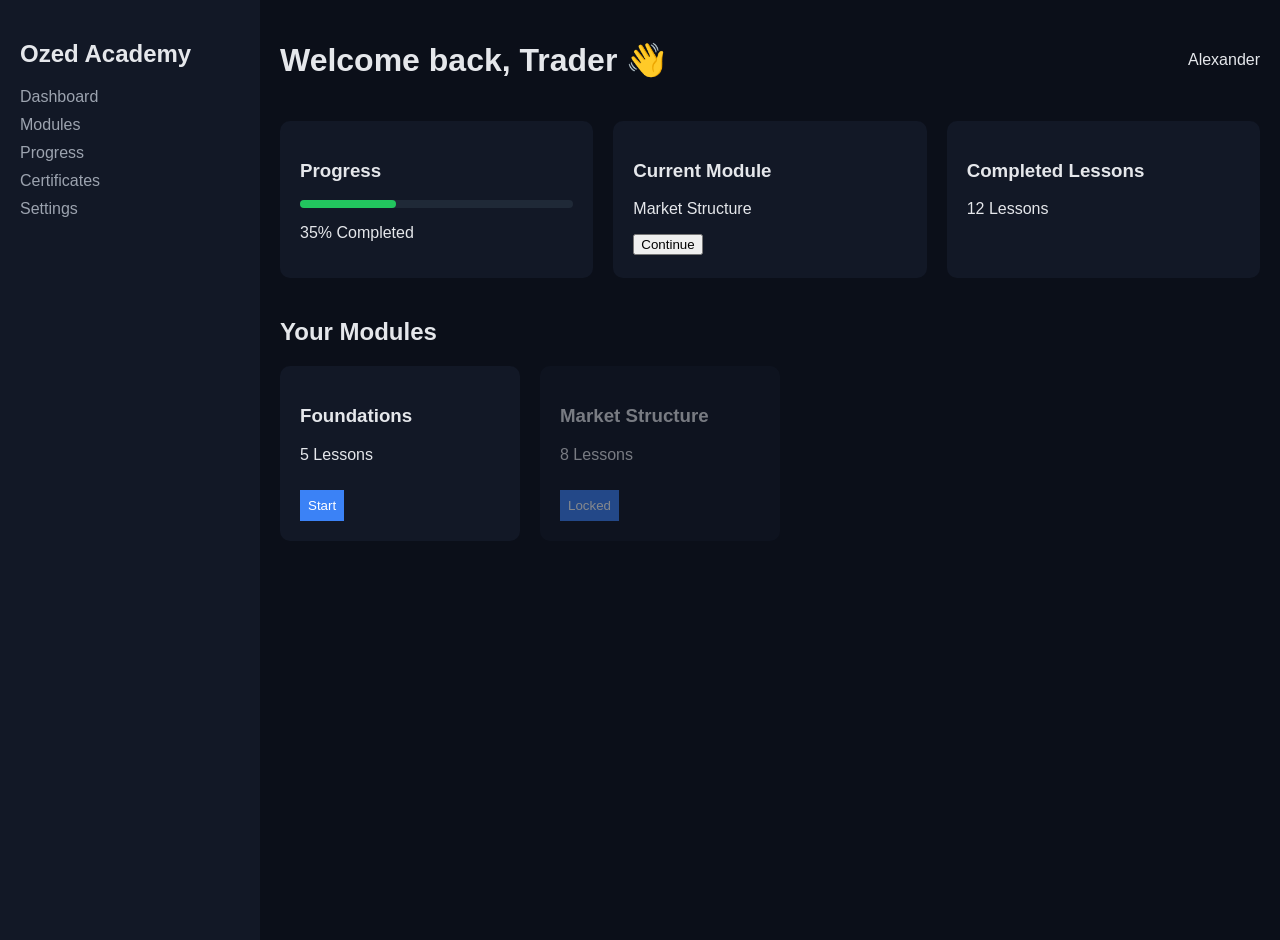
==== Academy/index.html @ 263adaff "Initial UI setup" ====
<!DOCTYPE html>
<html lang="en">
<head>
  <meta charset="UTF-8">
  <title>Ozed Trading Academy</title>
  <link rel="stylesheet" href="css/styles.css">
</head>

<body>

<div class="layout">

  <!-- Sidebar -->
  <aside class="sidebar">
    <h2>Ozed Academy</h2>
    <nav>
      <a href="#">Dashboard</a>
      <a href="#">Modules</a>
      <a href="#">Progress</a>
      <a href="#">Certificates</a>
      <a href="#">Settings</a>
    </nav>
  </aside>

  <!-- Main Content -->
  <main class="main">

    <!-- Top Bar -->
    <header class="topbar">
      <h1>Welcome back, Trader 👋</h1>
      <div class="user">Alexander</div>
    </header>

    <!-- Cards -->
    <section class="cards">

      <div class="card">
        <h3>Progress</h3>
        <div class="progress-bar">
          <div class="progress-fill" style="width: 35%;"></div>
        </div>
        <p>35% Completed</p>
      </div>

      <div class="card">
        <h3>Current Module</h3>
        <p>Market Structure</p>
        <button>Continue</button>
      </div>

      <div class="card">
        <h3>Completed Lessons</h3>
        <p>12 Lessons</p>
      </div>

    </section>

    <!-- Modules -->
    <section class="modules">
      <h2>Your Modules</h2>

      <div class="module-grid">

        <div class="module-card">
          <h3>Foundations</h3>
          <p>5 Lessons</p>
          <button>Start</button>
        </div>

        <div class="module-card locked">
          <h3>Market Structure</h3>
          <p>8 Lessons</p>
          <button disabled>Locked</button>
        </div>

      </div>

    </section>

  </main>

</div>

</body>
</html>
---- Academy/css/styles.css ----
body {
  margin: 0;
  font-family: 'Inter', sans-serif;
  background: #0B0F19;
  color: #E5E7EB;
}

.layout {
  display: flex;
}

.sidebar {
  width: 220px;
  background: #121826;
  padding: 20px;
  height: 100vh;
}

.sidebar h2 {
  margin-bottom: 20px;
}

.sidebar a {
  display: block;
  color: #9CA3AF;
  margin: 10px 0;
  text-decoration: none;
}

.sidebar a:hover {
  color: #fff;
}

.main {
  flex: 1;
  padding: 20px;
}

.topbar {
  display: flex;
  justify-content: space-between;
  align-items: center;
}

.cards {
  display: flex;
  gap: 20px;
  margin-top: 20px;
}

.card {
  background: #121826;
  padding: 20px;
  border-radius: 10px;
  flex: 1;
}

.progress-bar {
  height: 8px;
  background: #1F2937;
  border-radius: 5px;
}

.progress-fill {
  height: 8px;
  background: #22C55E;
  border-radius: 5px;
}

.modules {
  margin-top: 40px;
}

.module-grid {
  display: flex;
  gap: 20px;
}

.module-card {
  background: #121826;
  padding: 20px;
  border-radius: 10px;
  width: 200px;
}

.module-card button {
  margin-top: 10px;
  padding: 8px;
  background: #3B82F6;
  border: none;
  color: white;
  cursor: pointer;
}

.module-card.locked {
  opacity: 0.5;
}
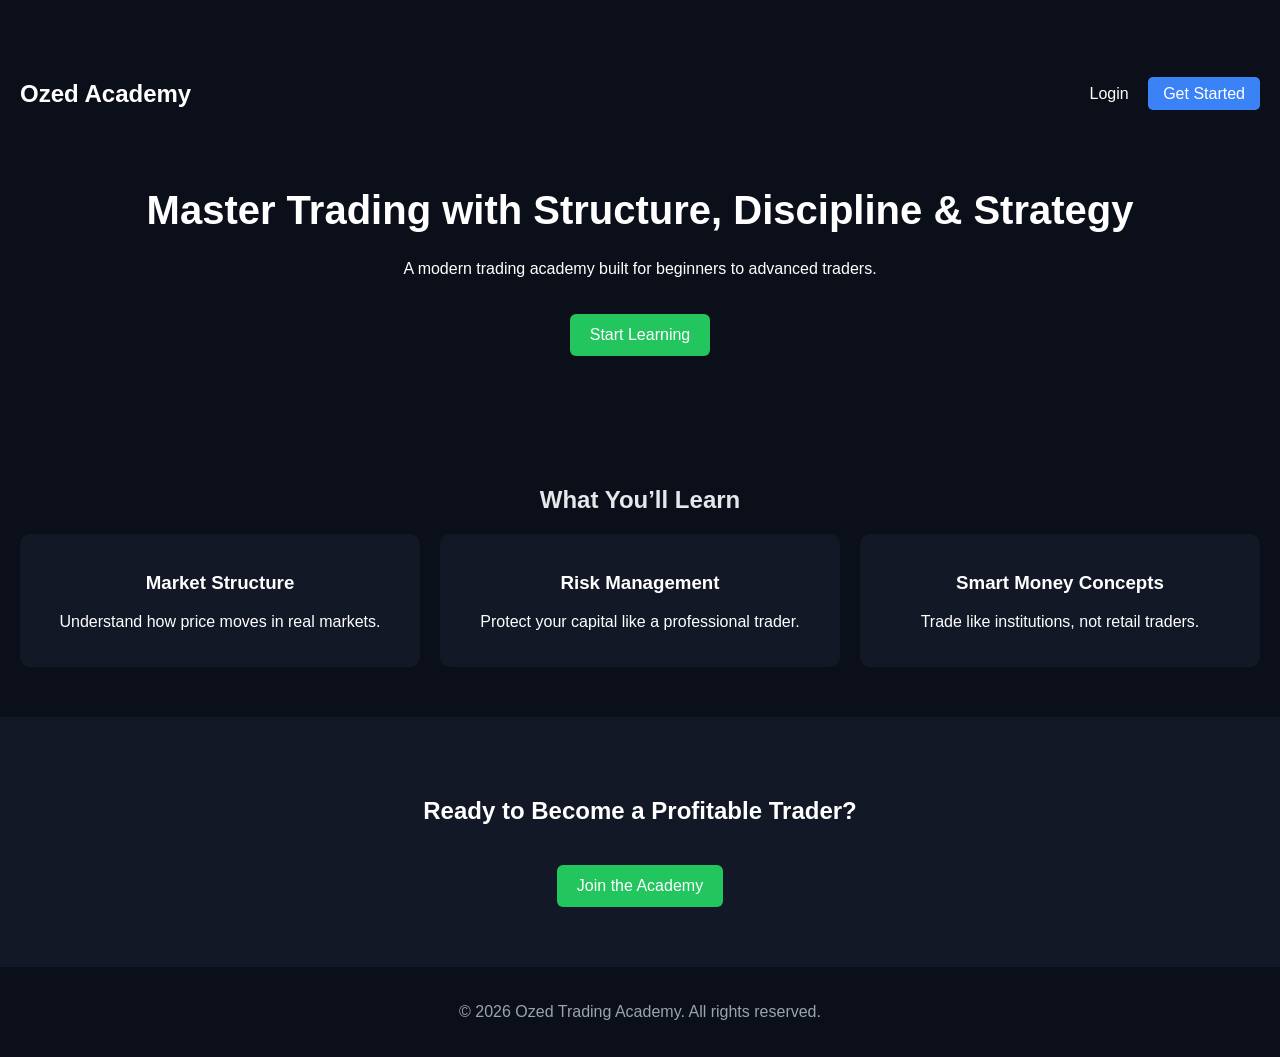
==== commit 9a7a48ab: "Initial UI setup" ====
--- a/Academy/index.html
+++ b/Academy/index.html
@@ -8,78 +8,61 @@
 
 <body>
 
-<div class="layout">
+<!-- HERO SECTION -->
+<header class="hero">
 
-  <!-- Sidebar -->
-  <aside class="sidebar">
+  <nav class="nav">
     <h2>Ozed Academy</h2>
-    <nav>
-      <a href="#">Dashboard</a>
-      <a href="#">Modules</a>
-      <a href="#">Progress</a>
-      <a href="#">Certificates</a>
-      <a href="#">Settings</a>
-    </nav>
-  </aside>
+    <div>
+      <a href="dashboard.html">Login</a>
+      <a href="#" class="btn">Get Started</a>
+    </div>
+  </nav>
 
-  <!-- Main Content -->
-  <main class="main">
+  <div class="hero-content">
+    <h1>Master Trading with Structure, Discipline & Strategy</h1>
+    <p>A modern trading academy built for beginners to advanced traders.</p>
+    <a href="dashboard.html" class="cta">Start Learning</a>
+  </div>
 
-    <!-- Top Bar -->
-    <header class="topbar">
-      <h1>Welcome back, Trader 👋</h1>
-      <div class="user">Alexander</div>
-    </header>
+</header>
 
-    <!-- Cards -->
-    <section class="cards">
+<!-- FEATURES -->
+<section class="section">
 
-      <div class="card">
-        <h3>Progress</h3>
-        <div class="progress-bar">
-          <div class="progress-fill" style="width: 35%;"></div>
-        </div>
-        <p>35% Completed</p>
-      </div>
+  <h2>What You’ll Learn</h2>
 
-      <div class="card">
-        <h3>Current Module</h3>
-        <p>Market Structure</p>
-        <button>Continue</button>
-      </div>
+  <div class="grid">
 
-      <div class="card">
-        <h3>Completed Lessons</h3>
-        <p>12 Lessons</p>
-      </div>
+    <div class="card">
+      <h3>Market Structure</h3>
+      <p>Understand how price moves in real markets.</p>
+    </div>
 
-    </section>
+    <div class="card">
+      <h3>Risk Management</h3>
+      <p>Protect your capital like a professional trader.</p>
+    </div>
 
-    <!-- Modules -->
-    <section class="modules">
-      <h2>Your Modules</h2>
+    <div class="card">
+      <h3>Smart Money Concepts</h3>
+      <p>Trade like institutions, not retail traders.</p>
+    </div>
 
-      <div class="module-grid">
+  </div>
 
-        <div class="module-card">
-          <h3>Foundations</h3>
-          <p>5 Lessons</p>
-          <button>Start</button>
-        </div>
+</section>
 
-        <div class="module-card locked">
-          <h3>Market Structure</h3>
-          <p>8 Lessons</p>
-          <button disabled>Locked</button>
-        </div>
+<!-- CTA -->
+<section class="cta-section">
+  <h2>Ready to Become a Profitable Trader?</h2>
+  <a href="dashboard.html" class="cta">Join the Academy</a>
+</section>
 
-      </div>
-
-    </section>
-
-  </main>
-
-</div>
+<!-- FOOTER -->
+<footer>
+  <p>© 2026 Ozed Trading Academy. All rights reserved.</p>
+</footer>
 
 </body>
 </html>
--- a/Academy/css/styles.css
+++ b/Academy/css/styles.css
@@ -94,4 +94,85 @@
 
 .module-card.locked {
   opacity: 0.5;
+}
+/* HERO */
+.hero {
+  background: #0B0F19;
+  padding: 60px 20px;
+  color: white;
+}
+
+.nav {
+  display: flex;
+  justify-content: space-between;
+  align-items: center;
+}
+
+.nav a {
+  color: white;
+  margin-left: 15px;
+  text-decoration: none;
+}
+
+.btn {
+  background: #3B82F6;
+  padding: 8px 15px;
+  border-radius: 5px;
+}
+
+/* HERO CONTENT */
+.hero-content {
+  text-align: center;
+  margin-top: 60px;
+}
+
+.hero-content h1 {
+  font-size: 40px;
+}
+
+.cta {
+  display: inline-block;
+  margin-top: 20px;
+  background: #22C55E;
+  padding: 12px 20px;
+  color: white;
+  text-decoration: none;
+  border-radius: 6px;
+}
+
+/* SECTIONS */
+.section {
+  padding: 50px 20px;
+  text-align: center;
+}
+
+.grid {
+  display: flex;
+  gap: 20px;
+  justify-content: center;
+  margin-top: 20px;
+}
+
+.card {
+  background: #121826;
+  padding: 20px;
+  border-radius: 10px;
+  width: 250px;
+  color: white;
+}
+
+/* CTA SECTION */
+.cta-section {
+  text-align: center;
+  padding: 60px 20px;
+  background: #121826;
+  color: white;
+}
+
+/* FOOTER */
+footer {
+  text-align: center;
+  padding: 20px;
+  background: #0B0F19;
+  color: #9CA3AF;
 }
